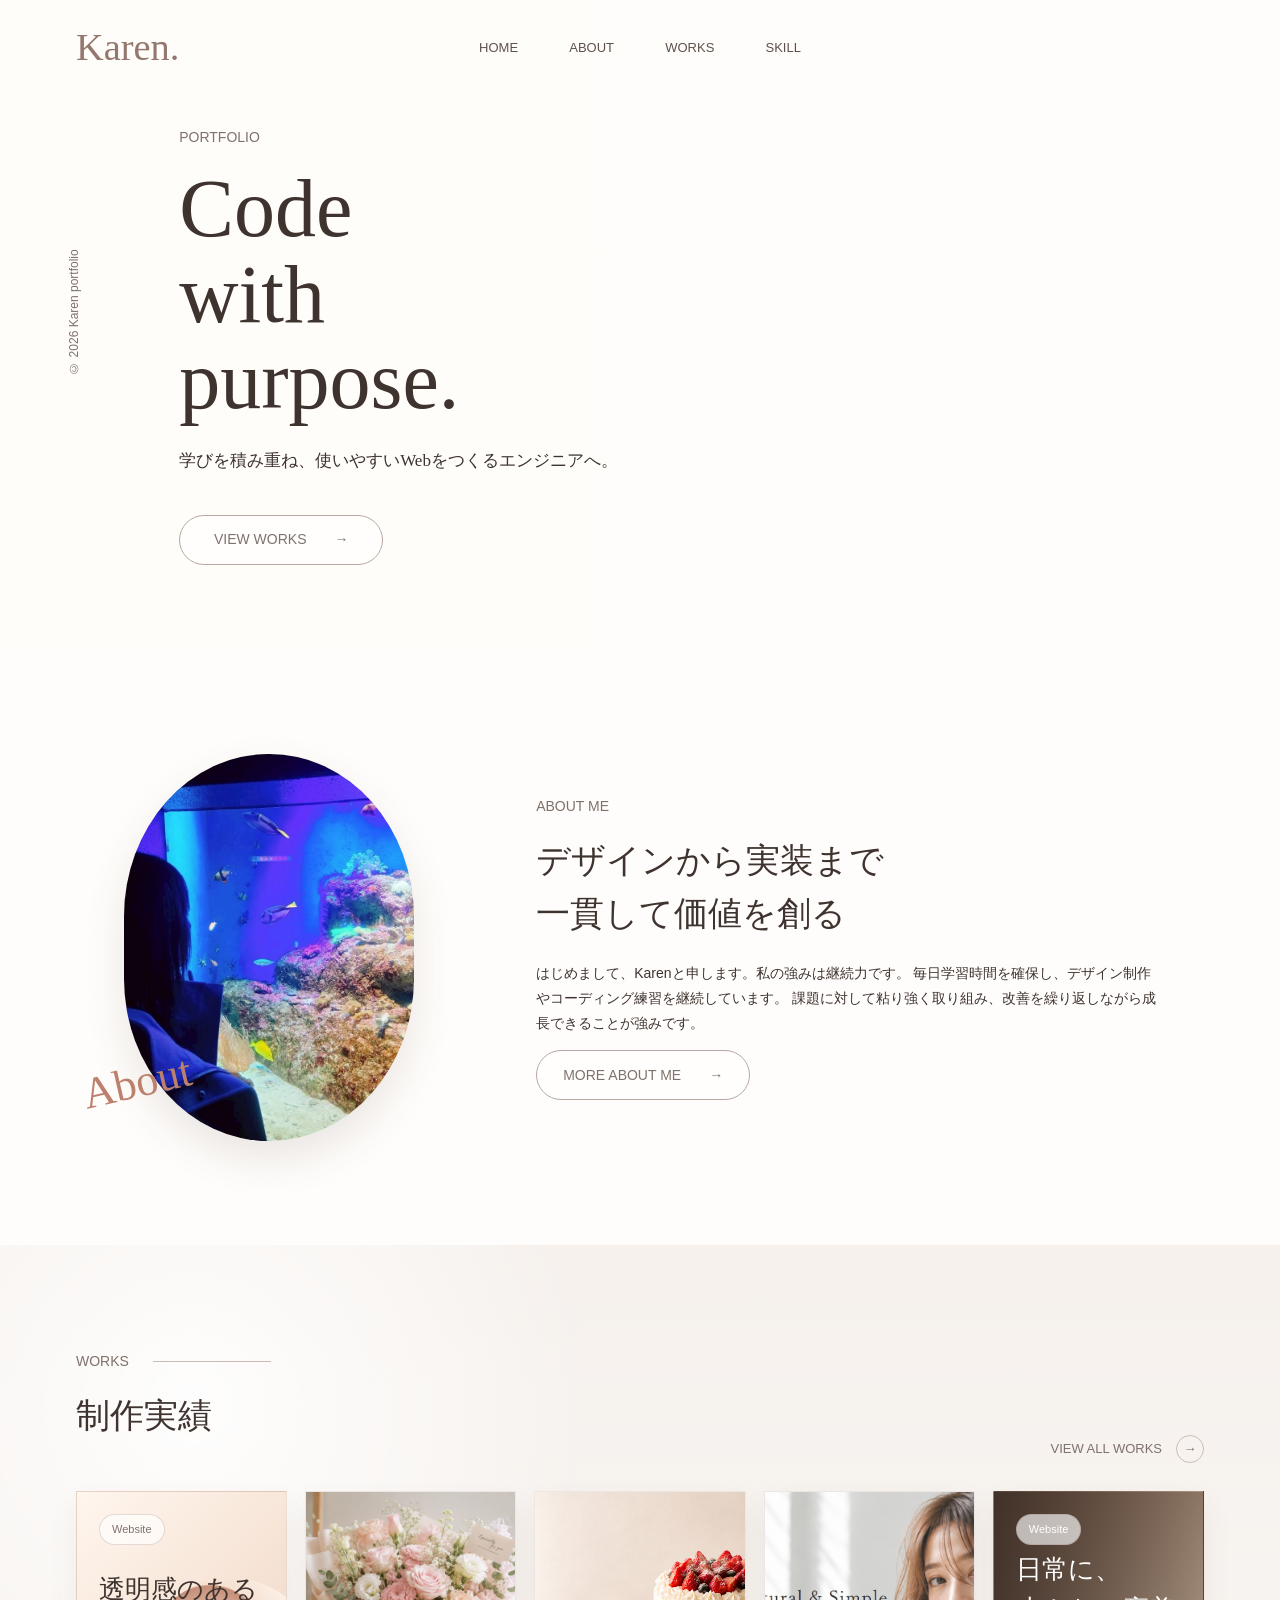
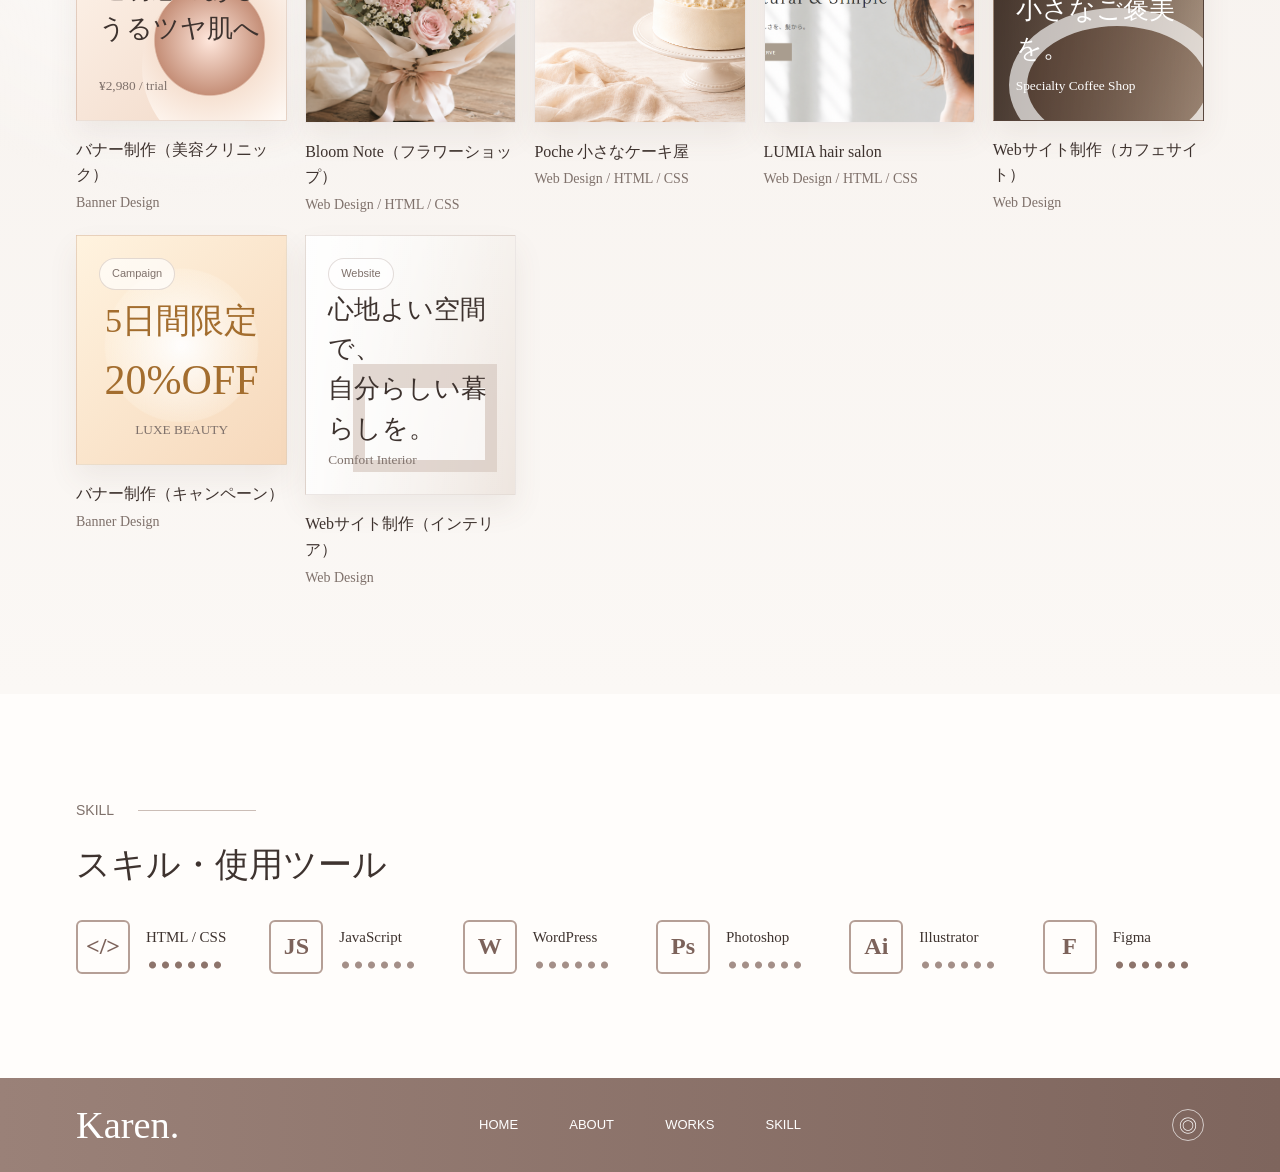
==== index.html @ dee04e21 "Add files via upload" ====
<!DOCTYPE html>
<html lang="ja">
<head>
  <meta charset="UTF-8">
  <meta name="viewport" content="width=device-width, initial-scale=1.0">
  <title>Karen Portfolio</title>
  <link rel="stylesheet" href="styles.css">
</head>
<body>
  <header class="site-header">
    <a class="logo" href="#top">Karen.</a>
    <nav class="nav" aria-label="Main navigation">
      <a href="#top">HOME</a>
      <a href="#about">ABOUT</a>
      <a href="#works">WORKS</a>
      <a href="#skill">SKILL</a>
    </nav>
  </header>

  <main id="top">
    <section class="hero" aria-label="Portfolio introduction">
      <p class="vertical-copy">© 2026 Karen portfolio</p>
      <div class="hero-content">
        <p class="section-kicker">PORTFOLIO</p>
        <h1>Code<br>with<br>purpose.</h1>
        <p class="hero-lead">学びを積み重ね、使いやすいWebをつくるエンジニアへ。</p>
        <a class="outline-button" href="#works">
          VIEW WORKS
          <span aria-hidden="true">→</span>
        </a>
      </div>
    </section>

    <section class="about section" id="about">
      <div class="about-photo-wrap">
        <img class="about-photo" src="images/profile-designer.jpg" alt="Web designer Karen profile portrait">
        <p class="script-label">About</p>
      </div>
      <div class="about-text">
        <p class="section-kicker">ABOUT ME</p>
        <h2>デザインから実装まで<br>一貫して価値を創る</h2>
        <p>
         はじめまして、Karenと申します。私の強みは継続力です。
         毎日学習時間を確保し、デザイン制作やコーディング練習を継続しています。
         課題に対して粘り強く取り組み、改善を繰り返しながら成長できることが強みです。
        </p>
        <a class="outline-button" href="#contact">
          MORE ABOUT ME
          <span aria-hidden="true">→</span>
        </a>
      </div>
    </section>

    <section class="works section band" id="works">
      <div class="section-heading">
        <div>
          <p class="section-kicker with-line">WORKS</p>
          <h2>制作実績</h2>
        </div>
        <a class="text-link" href="#works">VIEW ALL WORKS <span aria-hidden="true">→</span></a>
      </div>

      <div class="work-grid">
        <article class="work-card beauty">
          <div class="work-visual">
            <span class="tag">Website</span>
            <strong>透明感のある<br>うるツヤ肌へ</strong>
            <small>¥2,980 / trial</small>
          </div>
          <h3>バナー制作（美容クリニック）</h3>
          <p>Banner Design</p>
        </article>

        <article class="work-card bloom-note">
          <a class="work-link" href="../create%20HP/index.html#" target="_blank" rel="noopener">
            <div class="work-visual screenshot-visual">
              <img src="images/flower.PNG" alt="Bloom Noteトップページのスクリーンショット">
            </div>
            <h3>Bloom Note（フラワーショップ）</h3>
            <p>Web Design / HTML / CSS</p>
          </a>
        </article>

        <article class="work-card poche">
          <a class="work-link" href="../ケーキ屋/index.html" target="_blank" rel="noopener">
            <div class="work-visual screenshot-visual">
              <img src="images/ケーキ屋.PNG" alt="Poche 小さなケーキ屋トップページのスクリーンショット">
            </div>
            <h3>Poche 小さなケーキ屋</h3>
            <p>Web Design / HTML / CSS</p>
          </a>
        </article>

        <article class="work-card lumia">
          <a class="work-link" href="../美容室HP/index.html#menu" target="_blank" rel="noopener">
            <div class="work-visual screenshot-visual">
              <img src="images/美容室.PNG" alt="LUMIA hair salonトップページのスクリーンショット">
            </div>
            <h3>LUMIA hair salon</h3>
            <p>Web Design / HTML / CSS</p>
          </a>
        </article>

        <article class="work-card cafe">
          <div class="work-visual">
            <span class="tag">Website</span>
            <strong>日常に、<br>小さなご褒美を。</strong>
            <small>Specialty Coffee Shop</small>
          </div>
          <h3>Webサイト制作（カフェサイト）</h3>
          <p>Web Design</p>
        </article>

        <article class="work-card campaign">
          <div class="work-visual">
            <span class="tag">Campaign</span>
            <strong>5日間限定<br><span>20%OFF</span></strong>
            <small>LUXE BEAUTY</small>
          </div>
          <h3>バナー制作（キャンペーン）</h3>
          <p>Banner Design</p>
        </article>

        <article class="work-card interior">
          <div class="work-visual">
            <span class="tag">Website</span>
            <strong>心地よい空間で、<br>自分らしい暮らしを。</strong>
            <small>Comfort Interior</small>
          </div>
          <h3>Webサイト制作（インテリア）</h3>
          <p>Web Design</p>
        </article>
      </div>
    </section>

    <section class="skill section" id="skill">
      <p class="section-kicker with-line">SKILL</p>
      <h2>スキル・使用ツール</h2>
      <div class="skill-list">
        <div class="skill-item"><span>&lt;/&gt;</span><p>HTML / CSS</p><i style="--level: 5"></i></div>
        <div class="skill-item"><span>JS</span><p>JavaScript</p><i style="--level: 4"></i></div>
        <div class="skill-item"><span>W</span><p>WordPress</p><i style="--level: 4"></i></div>
        <div class="skill-item"><span>Ps</span><p>Photoshop</p><i style="--level: 4"></i></div>
        <div class="skill-item"><span>Ai</span><p>Illustrator</p><i style="--level: 4"></i></div>
        <div class="skill-item"><span>F</span><p>Figma</p><i style="--level: 5"></i></div>
      </div>
    </section>

  <footer class="footer">
    <a class="logo" href="#top">Karen.</a>
    <nav class="footer-nav" aria-label="Footer navigation">
      <a href="#top">HOME</a>
      <a href="#about">ABOUT</a>
      <a href="#works">WORKS</a>
      <a href="#skill">SKILL</a>
    </nav>
    <a class="instagram" href="#" aria-label="Instagram">◎</a>
  </footer>
</body>
</html>
---- styles.css ----
:root {
  --text: #3e332f;
  --muted: #7f716b;
  --line: #cbbdb6;
  --paper: #fffdfb;
  --soft: #f6f1ed;
  --accent: #94786f;
  --accent-dark: #7c625a;
  --shadow: 0 18px 40px rgba(77, 58, 50, 0.12);
}

* {
  box-sizing: border-box;
}

html {
  scroll-behavior: smooth;
}

body {
  margin: 0;
  color: var(--text);
  background: var(--paper);
  font-family: "Yu Gothic", "Hiragino Kaku Gothic ProN", Meiryo, sans-serif;
  line-height: 1.8;
}

img {
  display: block;
  max-width: 100%;
}

a {
  color: inherit;
  text-decoration: none;
}

.site-header {
  position: fixed;
  top: 0;
  left: 0;
  z-index: 10;
  width: 100%;
  display: grid;
  grid-template-columns: 1fr auto 1fr;
  align-items: center;
  gap: 32px;
  padding: 28px clamp(22px, 6vw, 76px);
  color: #5e514c;
}

.logo {
  width: max-content;
  font-family: "Segoe Script", "Brush Script MT", cursive;
  font-size: clamp(26px, 3vw, 40px);
  line-height: 1;
  color: var(--accent);
}

.nav,
.footer-nav {
  display: flex;
  align-items: center;
  gap: clamp(24px, 4vw, 54px);
  font-size: 13px;
  letter-spacing: 0;
}

.nav a,
.footer-nav a,
.text-link {
  transition: color 0.2s ease;
}

.nav a:hover,
.footer-nav a:hover,
.text-link:hover {
  color: var(--accent);
}

.header-button {
  justify-self: end;
  display: inline-flex;
  align-items: center;
  justify-content: center;
  gap: 10px;
  min-width: 158px;
  height: 42px;
  border-radius: 999px;
  color: #fff;
  background: linear-gradient(90deg, #9d8278, #81675f);
  font-size: 13px;
  box-shadow: 0 12px 28px rgba(93, 70, 60, 0.2);
}

.hero {
  position: relative;
  min-height: 650px;
  display: flex;
  align-items: center;
  padding: 120px clamp(24px, 14vw, 188px) 80px;
  background:
    linear-gradient(90deg, rgba(255, 253, 250, 0.98) 0%, rgba(255, 253, 250, 0.86) 32%, rgba(255, 253, 250, 0.36) 58%, rgba(255, 253, 250, 0.1) 100%),
    url("assets/hero-still-life.png") center right / cover no-repeat;
}

.vertical-copy {
  position: absolute;
  left: clamp(22px, 5vw, 72px);
  top: 48%;
  margin: 0;
  writing-mode: vertical-rl;
  transform: translateY(-50%) rotate(180deg);
  color: var(--muted);
  font-size: 12px;
}

.hero-content {
  max-width: 520px;
}

.section-kicker {
  margin: 0 0 16px;
  color: var(--muted);
  font-size: 14px;
  letter-spacing: 0;
}

.with-line {
  display: flex;
  align-items: center;
  gap: 24px;
}

.with-line::after {
  content: "";
  width: 118px;
  height: 1px;
  background: var(--line);
}

h1,
h2,
h3,
p {
  margin-top: 0;
}

h1,
h2 {
  font-family: "Yu Mincho", "Hiragino Mincho ProN", "Times New Roman", serif;
  font-weight: 400;
  letter-spacing: 0;
}

h1 {
  margin-bottom: 22px;
  font-size: clamp(52px, 8vw, 82px);
  line-height: 1.05;
}

h2 {
  margin-bottom: 20px;
  font-size: clamp(24px, 3vw, 34px);
  line-height: 1.55;
}

.hero-lead {
  margin-bottom: 38px;
  font-family: "Yu Mincho", "Hiragino Mincho ProN", serif;
  font-size: 17px;
}

.outline-button {
  display: inline-flex;
  align-items: center;
  justify-content: center;
  gap: 28px;
  min-width: 204px;
  min-height: 50px;
  padding: 0 26px;
  border: 1px solid #b8a8a1;
  border-radius: 999px;
  color: var(--muted);
  background: rgba(255, 255, 255, 0.45);
  font-size: 14px;
  transition: background 0.2s ease, color 0.2s ease, transform 0.2s ease;
}

.outline-button:hover {
  color: #fff;
  background: var(--accent);
  transform: translateY(-2px);
}

.section {
  padding: clamp(72px, 9vw, 104px) clamp(22px, 6vw, 76px);
}

.about {
  display: grid;
  grid-template-columns: minmax(220px, 330px) minmax(320px, 640px);
  justify-content: center;
  align-items: center;
  gap: clamp(48px, 8vw, 112px);
}

.about-photo-wrap {
  position: relative;
  width: min(100%, 290px);
  justify-self: center;
}

.about-photo {
  width: 100%;
  aspect-ratio: 3 / 4;
  object-fit: cover;
  border-radius: 50% / 42%;
  box-shadow: var(--shadow);
}

.script-label {
  position: absolute;
  left: -42px;
  bottom: 18px;
  margin: 0;
  color: #bd806d;
  font-family: "Segoe Script", "Brush Script MT", cursive;
  font-size: clamp(30px, 4vw, 44px);
  transform: rotate(-13deg);
}

.about-text p {
  max-width: 620px;
  font-size: 14px;
}

.band {
  background:
    radial-gradient(circle at 15% 15%, rgba(255, 255, 255, 0.9), transparent 28%),
    linear-gradient(180deg, #f6f1ed, #fbf8f5);
}

.section-heading {
  display: flex;
  align-items: end;
  justify-content: space-between;
  gap: 24px;
  margin-bottom: 28px;
}

.text-link {
  display: inline-flex;
  align-items: center;
  gap: 14px;
  color: var(--muted);
  font-size: 13px;
}

.text-link span {
  display: grid;
  place-items: center;
  width: 28px;
  height: 28px;
  border: 1px solid var(--line);
  border-radius: 50%;
}

.work-grid {
  display: grid;
  grid-template-columns: repeat(5, minmax(170px, 1fr));
  gap: 18px;
}

.work-link {
  display: block;
}

.work-link .work-visual {
  transition: transform 0.2s ease, box-shadow 0.2s ease;
}

.work-link:hover .work-visual,
.work-link:focus-visible .work-visual {
  transform: translateY(-4px);
  box-shadow: 0 18px 34px rgba(98, 76, 66, 0.12);
}

.work-link:focus-visible {
  outline: 2px solid var(--accent);
  outline-offset: 6px;
}

.work-card h3 {
  margin: 16px 0 2px;
  font-family: "Yu Mincho", "Hiragino Mincho ProN", serif;
  font-size: 16px;
  font-weight: 400;
  line-height: 1.6;
}

.work-card p {
  margin: 0;
  color: var(--muted);
  font-family: "Times New Roman", serif;
  font-size: 14px;
}

.work-visual {
  position: relative;
  min-height: 230px;
  display: flex;
  flex-direction: column;
  justify-content: space-between;
  overflow: hidden;
  padding: 22px;
  border: 1px solid rgba(152, 125, 114, 0.18);
  background: #fff;
  box-shadow: 0 14px 28px rgba(98, 76, 66, 0.08);
}

.screenshot-visual {
  padding: 0;
  background: #fff;
}

.screenshot-visual img {
  width: 100%;
  height: 100%;
  min-height: 230px;
  display: block;
  object-fit: cover;
  object-position: center;
}

.work-visual::before,
.work-visual::after {
  content: "";
  position: absolute;
  inset: auto;
  pointer-events: none;
}

.work-visual strong,
.work-visual small,
.work-visual .tag {
  position: relative;
  z-index: 1;
}

.work-visual strong {
  font-family: "Yu Mincho", "Hiragino Mincho ProN", serif;
  font-size: clamp(20px, 2vw, 28px);
  font-weight: 400;
  line-height: 1.55;
}

.work-visual small {
  color: var(--muted);
  font-family: "Times New Roman", serif;
}

.tag {
  width: max-content;
  padding: 5px 12px;
  border: 1px solid rgba(130, 103, 94, 0.22);
  border-radius: 999px;
  color: var(--muted);
  background: rgba(255, 255, 255, 0.65);
  font-size: 11px;
}

.beauty .work-visual {
  background: linear-gradient(135deg, #fff6ee, #f0d6c4);
}

.beauty .work-visual::before {
  right: -34px;
  bottom: -36px;
  width: 178px;
  height: 178px;
  border-radius: 50%;
  background: radial-gradient(circle at 38% 35%, #ffe7dc, #c58f78 34%, #f6e1d2 35%, #fff9f4 66%);
}

.flower .work-visual {
  background: linear-gradient(135deg, #fffdf8, #f2e5dd);
}

.flower .work-visual::before {
  right: 18px;
  bottom: 24px;
  width: 138px;
  height: 138px;
  border-radius: 48% 52% 44% 56%;
  background:
    radial-gradient(circle at 25% 36%, #e9858b 0 10px, transparent 11px),
    radial-gradient(circle at 56% 24%, #f0bf77 0 12px, transparent 13px),
    radial-gradient(circle at 64% 58%, #f1a0a7 0 13px, transparent 14px),
    radial-gradient(circle at 38% 68%, #fff1c7 0 12px, transparent 13px),
    linear-gradient(120deg, transparent 50%, rgba(116, 142, 88, 0.45) 51% 53%, transparent 54%);
  opacity: 0.95;
}

.cafe .work-visual {
  color: #fff;
  background:
    linear-gradient(90deg, rgba(51, 39, 33, 0.82), rgba(51, 39, 33, 0.25)),
    linear-gradient(135deg, #83624d, #d9c4ae);
}

.cafe .tag,
.cafe small {
  color: #fff;
}

.cafe .work-visual::before {
  right: -22px;
  bottom: -42px;
  width: 180px;
  height: 118px;
  border-radius: 50%;
  border: 18px solid rgba(255, 255, 255, 0.65);
  box-shadow: inset 0 0 0 999px rgba(83, 52, 35, 0.24);
}

.campaign .work-visual {
  text-align: center;
  background:
    radial-gradient(circle at 50% 48%, rgba(255, 255, 255, 0.95), rgba(255, 249, 238, 0.25) 48%, transparent 49%),
    linear-gradient(135deg, #fff3df, #f6d8bb);
}

.campaign .work-visual strong {
  color: #a36d2e;
  font-size: 34px;
}

.campaign .work-visual strong span {
  font-size: 42px;
}

.interior .work-visual {
  background:
    linear-gradient(90deg, rgba(255, 255, 255, 0.93), rgba(255, 255, 255, 0.5)),
    linear-gradient(135deg, #f9f7f2, #dccbbe);
}

.interior .work-visual::before {
  right: 18px;
  bottom: 22px;
  width: 120px;
  height: 72px;
  border: 12px solid rgba(168, 136, 118, 0.32);
  border-top-width: 24px;
  background: rgba(255, 255, 255, 0.56);
}

.skill h2 {
  margin-bottom: 28px;
}

.skill-list {
  display: grid;
  grid-template-columns: repeat(6, minmax(120px, 1fr));
  gap: 32px;
}

.skill-item {
  display: grid;
  grid-template-columns: 54px 1fr;
  grid-template-rows: auto auto;
  align-items: center;
  column-gap: 16px;
}

.skill-item span {
  grid-row: span 2;
  display: grid;
  place-items: center;
  width: 54px;
  height: 54px;
  border: 2px solid #b59f96;
  border-radius: 6px;
  color: var(--accent-dark);
  font-family: Georgia, serif;
  font-size: 24px;
  font-weight: 700;
}

.skill-item p {
  margin: 0;
  font-family: Georgia, "Yu Mincho", serif;
  font-size: 15px;
}

.skill-item i {
  --dot: #8d746b;
  display: block;
  width: 78px;
  height: 8px;
  background:
    radial-gradient(circle, var(--dot) 0 3px, transparent 4px) 0 0 / 13px 8px repeat-x;
  opacity: calc(var(--level) / 5);
}

.contact {
  min-height: 250px;
  display: grid;
  place-items: center;
  padding: 54px 24px;
  text-align: center;
  background:
    linear-gradient(90deg, rgba(255, 253, 250, 0.42), rgba(255, 253, 250, 0.96) 34%, rgba(255, 253, 250, 1)),
    url("assets/hero-still-life.png") left center / cover no-repeat;
}

.contact h2 {
  margin-bottom: 8px;
}

.contact p:not(.section-kicker) {
  color: var(--muted);
  font-size: 14px;
}

.footer {
  display: grid;
  grid-template-columns: 1fr auto 1fr;
  align-items: center;
  gap: 24px;
  padding: 28px clamp(22px, 6vw, 76px);
  color: #fff;
  background: linear-gradient(90deg, #9a8178, #7e655d);
}

.footer .logo {
  color: #fff;
}

.instagram {
  justify-self: end;
  display: grid;
  place-items: center;
  width: 32px;
  height: 32px;
  border: 1px solid rgba(255, 255, 255, 0.65);
  border-radius: 50%;
  font-size: 18px;
}

@media (max-width: 1040px) {
  .site-header {
    grid-template-columns: auto 1fr;
  }

  .nav {
    justify-content: end;
    gap: 22px;
  }

  .header-button {
    display: none;
  }

  .work-grid {
    grid-template-columns: repeat(2, minmax(220px, 1fr));
  }

  .skill-list {
    grid-template-columns: repeat(3, minmax(160px, 1fr));
  }
}

@media (max-width: 760px) {
  .site-header {
    position: absolute;
    grid-template-columns: 1fr;
    gap: 18px;
    padding: 22px;
  }

  .nav {
    justify-content: start;
    overflow-x: auto;
    width: 100%;
    padding-bottom: 4px;
    gap: 20px;
    font-size: 12px;
  }

  .hero {
    min-height: 620px;
    align-items: end;
    padding: 160px 22px 62px;
    background:
      linear-gradient(180deg, rgba(255, 253, 250, 0.7), rgba(255, 253, 250, 0.96) 62%),
      url("assets/hero-still-life.png") center top / cover no-repeat;
  }

  .vertical-copy {
    display: none;
  }

  h1 {
    font-size: 52px;
  }

  .section {
    padding: 64px 22px;
  }

  .about {
    grid-template-columns: 1fr;
    gap: 42px;
  }

  .about-photo-wrap {
    width: min(74vw, 270px);
  }

  .script-label {
    left: -20px;
  }

  .section-heading {
    align-items: start;
    flex-direction: column;
  }

  .work-grid,
  .skill-list {
    grid-template-columns: 1fr;
  }

  .work-visual {
    min-height: 210px;
  }

  .skill-list {
    gap: 22px;
  }

  .footer {
    grid-template-columns: 1fr;
    justify-items: start;
  }

  .footer-nav {
    flex-wrap: wrap;
    gap: 16px 24px;
  }

  .instagram {
    justify-self: start;
  }
}
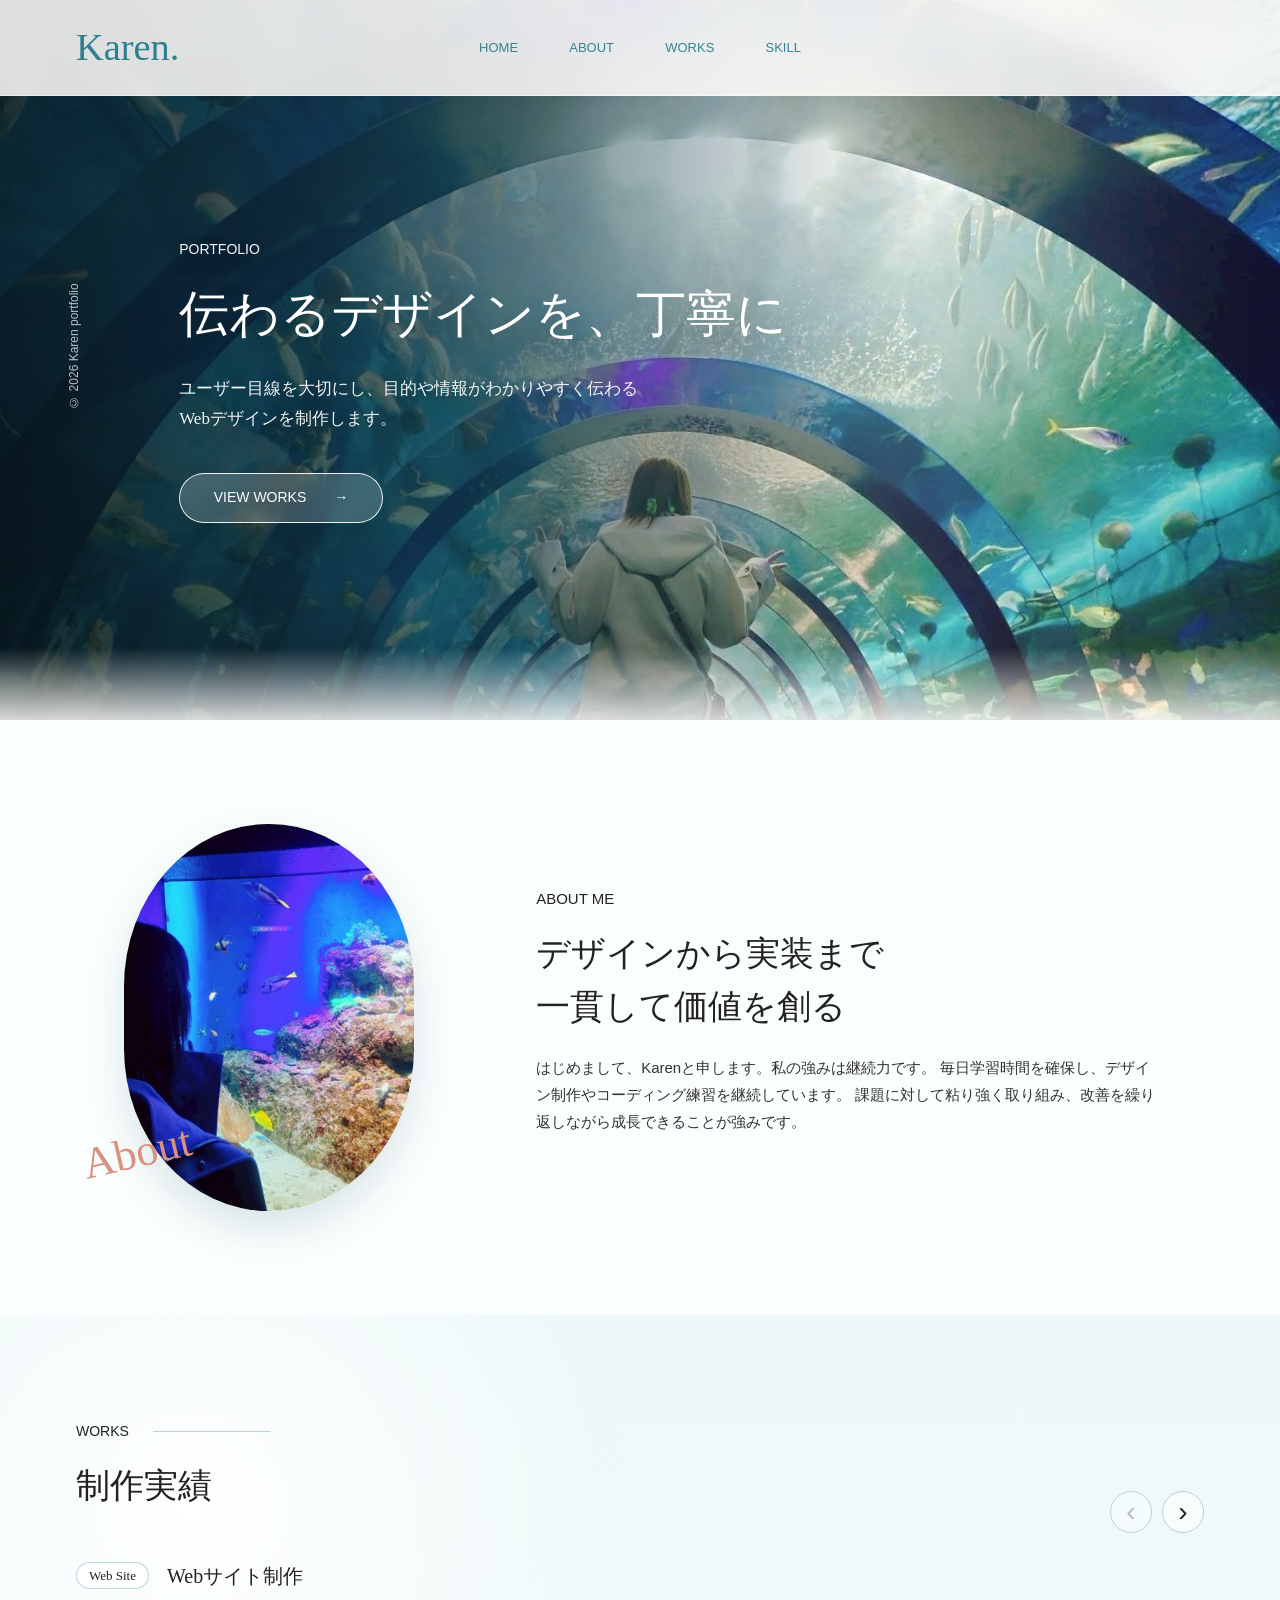
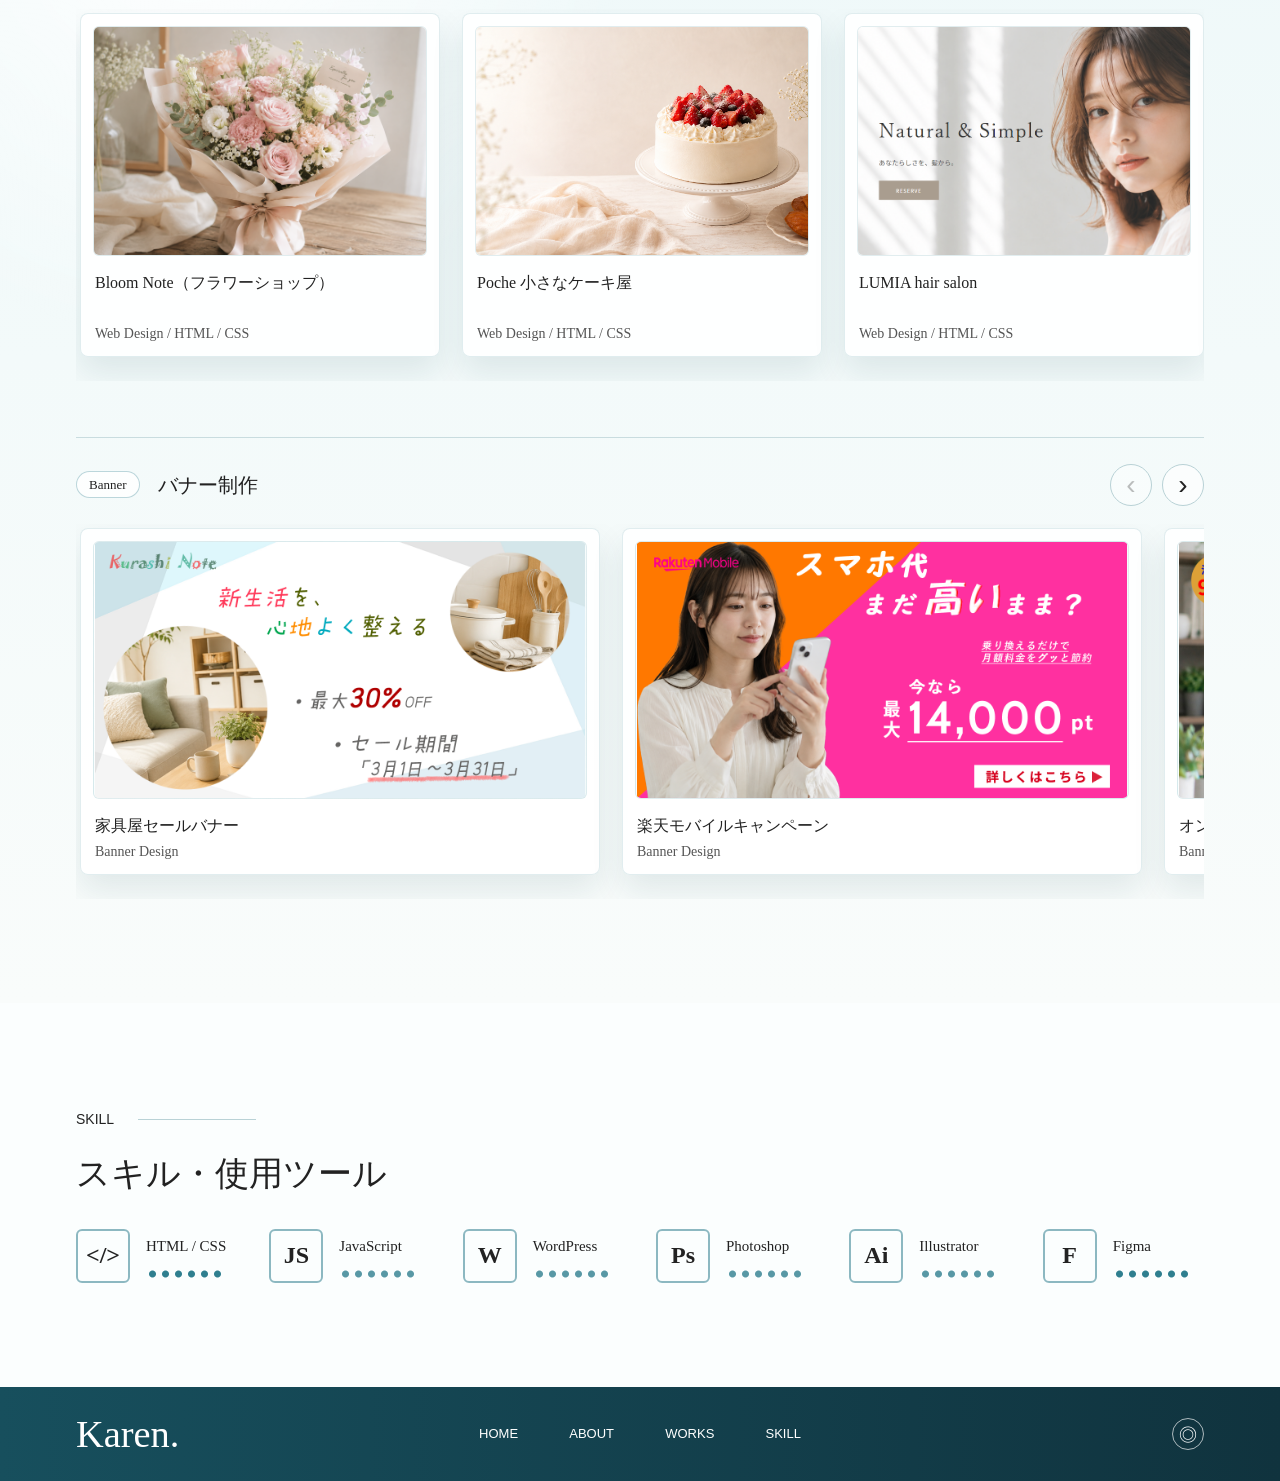
==== commit 8c9bf97b: "Add files via upload" ====
--- a/index.html
+++ b/index.html
@@ -5,6 +5,7 @@
   <meta name="viewport" content="width=device-width, initial-scale=1.0">
   <title>Karen Portfolio</title>
   <link rel="stylesheet" href="styles.css">
+  <script src="script.js" defer></script>
 </head>
 <body>
   <header class="site-header">
@@ -22,8 +23,8 @@
       <p class="vertical-copy">© 2026 Karen portfolio</p>
       <div class="hero-content">
         <p class="section-kicker">PORTFOLIO</p>
-        <h1>Code<br>with<br>purpose.</h1>
-        <p class="hero-lead">学びを積み重ね、使いやすいWebをつくるエンジニアへ。</p>
+        <h1>伝わるデザインを、丁寧に</h1>
+        <p class="hero-lead">ユーザー目線を大切にし、目的や情報がわかりやすく伝わる<br>Webデザインを制作します。</p>
         <a class="outline-button" href="#works">
           VIEW WORKS
           <span aria-hidden="true">→</span>
@@ -44,10 +45,6 @@
          毎日学習時間を確保し、デザイン制作やコーディング練習を継続しています。
          課題に対して粘り強く取り組み、改善を繰り返しながら成長できることが強みです。
         </p>
-        <a class="outline-button" href="#contact">
-          MORE ABOUT ME
-          <span aria-hidden="true">→</span>
-        </a>
       </div>
     </section>
 
@@ -57,78 +54,143 @@
           <p class="section-kicker with-line">WORKS</p>
           <h2>制作実績</h2>
         </div>
-        <a class="text-link" href="#works">VIEW ALL WORKS <span aria-hidden="true">→</span></a>
-      </div>
-
-      <div class="work-grid">
-        <article class="work-card beauty">
-          <div class="work-visual">
-            <span class="tag">Website</span>
-            <strong>透明感のある<br>うるツヤ肌へ</strong>
-            <small>¥2,980 / trial</small>
-          </div>
-          <h3>バナー制作（美容クリニック）</h3>
-          <p>Banner Design</p>
-        </article>
-
-        <article class="work-card bloom-note">
-          <a class="work-link" href="../create%20HP/index.html#" target="_blank" rel="noopener">
-            <div class="work-visual screenshot-visual">
-              <img src="images/flower.PNG" alt="Bloom Noteトップページのスクリーンショット">
-            </div>
-            <h3>Bloom Note（フラワーショップ）</h3>
-            <p>Web Design / HTML / CSS</p>
-          </a>
-        </article>
-
-        <article class="work-card poche">
-          <a class="work-link" href="../ケーキ屋/index.html" target="_blank" rel="noopener">
-            <div class="work-visual screenshot-visual">
-              <img src="images/ケーキ屋.PNG" alt="Poche 小さなケーキ屋トップページのスクリーンショット">
-            </div>
-            <h3>Poche 小さなケーキ屋</h3>
-            <p>Web Design / HTML / CSS</p>
-          </a>
-        </article>
-
-        <article class="work-card lumia">
-          <a class="work-link" href="../美容室HP/index.html#menu" target="_blank" rel="noopener">
-            <div class="work-visual screenshot-visual">
-              <img src="images/美容室.PNG" alt="LUMIA hair salonトップページのスクリーンショット">
-            </div>
-            <h3>LUMIA hair salon</h3>
-            <p>Web Design / HTML / CSS</p>
-          </a>
-        </article>
-
-        <article class="work-card cafe">
-          <div class="work-visual">
-            <span class="tag">Website</span>
-            <strong>日常に、<br>小さなご褒美を。</strong>
-            <small>Specialty Coffee Shop</small>
-          </div>
-          <h3>Webサイト制作（カフェサイト）</h3>
-          <p>Web Design</p>
-        </article>
-
-        <article class="work-card campaign">
-          <div class="work-visual">
-            <span class="tag">Campaign</span>
-            <strong>5日間限定<br><span>20%OFF</span></strong>
-            <small>LUXE BEAUTY</small>
-          </div>
-          <h3>バナー制作（キャンペーン）</h3>
-          <p>Banner Design</p>
-        </article>
-
-        <article class="work-card interior">
-          <div class="work-visual">
-            <span class="tag">Website</span>
-            <strong>心地よい空間で、<br>自分らしい暮らしを。</strong>
-            <small>Comfort Interior</small>
-          </div>
-          <h3>Webサイト制作（インテリア）</h3>
-          <p>Web Design</p>
+
+        <div class="work-controls" aria-label="Works slider controls">
+          <button class="work-control work-control-prev" type="button" aria-label="Previous work">
+            <span aria-hidden="true">&lsaquo;</span>
+          </button>
+          <button class="work-control work-control-next" type="button" aria-label="Next work">
+            <span aria-hidden="true">&rsaquo;</span>
+          </button>
+        </div>
+      </div>
+
+      <div class="works-category">
+        <p class="category-label">Web Site</p>
+        <h3>Webサイト制作</h3>
+      </div>
+
+      <div class="work-grid" tabindex="0" aria-label="Works slider">
+      
+        <article class="work-card bloom-note">
+          <a class="work-link" href="../create%20HP/index.html#" target="_blank" rel="noopener">
+            <div class="work-visual screenshot-visual">
+              <img src="images/flower.PNG" alt="Bloom Noteトップページのスクリーンショット">
+            </div>
+            <h3>Bloom Note（フラワーショップ）</h3>
+            <p>Web Design / HTML / CSS</p>
+          </a>
+        </article>
+
+        <article class="work-card poche">
+          <a class="work-link" href="../ケーキ屋/index.html" target="_blank" rel="noopener">
+            <div class="work-visual screenshot-visual">
+              <img src="images/ケーキ屋.PNG" alt="Poche 小さなケーキ屋トップページのスクリーンショット">
+            </div>
+            <h3>Poche 小さなケーキ屋</h3>
+            <p>Web Design / HTML / CSS</p>
+          </a>
+        </article>
+
+        <article class="work-card lumia">
+          <a class="work-link" href="../美容室HP/index.html#menu" target="_blank" rel="noopener">
+            <div class="work-visual screenshot-visual">
+              <img src="images/美容室.PNG" alt="LUMIA hair salonトップページのスクリーンショット">
+            </div>
+            <h3>LUMIA hair salon</h3>
+            <p>Web Design / HTML / CSS</p>
+          </a>
+        </article>
+
+        <article class="work-card yunagi">
+          <a class="work-link" href="../酒場%20夕凪/index.html" target="_blank" rel="noopener">
+            <div class="work-visual screenshot-visual">
+              <img src="images/sakaba-yunagi.png" alt="酒場 夕凪トップページのスクリーンショット">
+            </div>
+            <h3>酒場 夕凪</h3>
+            <p>Web Design / HTML / CSS</p>
+          </a>
+        </article>
+
+        <article class="work-card hidamari-fit">
+          <a class="work-link" href="../スポーツ/index.html#features" target="_blank" rel="noopener">
+            <div class="work-visual screenshot-visual">
+              <img src="images/hidamari-fit.png" alt="ひだまりフィットトップページのスクリーンショット">
+            </div>
+            <h3>ひだまりフィット</h3>
+            <p>Web Design / HTML / CSS</p>
+          </a>
+        </article>
+      </div>
+
+      <div class="works-category banner-category">
+        <p class="category-label">Banner</p>
+        <h3>バナー制作</h3>
+        <div class="work-controls banner-controls" aria-label="Banner slider controls">
+          <button class="work-control banner-control-prev" type="button" aria-label="Previous banner">
+            <span aria-hidden="true">&lsaquo;</span>
+          </button>
+          <button class="work-control banner-control-next" type="button" aria-label="Next banner">
+            <span aria-hidden="true">&rsaquo;</span>
+          </button>
+        </div>
+      </div>
+
+      <div class="banner-grid" tabindex="0" aria-label="Banner works slider">
+        <article class="banner-card">
+          <div class="banner-visual">
+            <img src="images/banner-furniture.png" alt="家具屋セールバナー">
+          </div>
+          <h3>家具屋セールバナー</h3>
+          <p>Banner Design</p>
+        </article>
+
+        <article class="banner-card">
+          <div class="banner-visual">
+            <img src="images/banner-rakuten-mobile.png" alt="楽天モバイルキャンペーンバナー">
+          </div>
+          <h3>楽天モバイルキャンペーン</h3>
+          <p>Banner Design</p>
+        </article>
+
+        <article class="banner-card">
+          <div class="banner-visual">
+            <img src="images/banner-online-school.png" alt="オンラインスクール無料体験バナー">
+          </div>
+          <h3>オンラインスクール</h3>
+          <p>Banner Design</p>
+        </article>
+
+        <article class="banner-card">
+          <div class="banner-visual">
+            <img src="images/banner-summer-sale.png" alt="サマーセールバナー">
+          </div>
+          <h3>サマーセール</h3>
+          <p>Banner Design</p>
+        </article>
+
+        <article class="banner-card">
+          <div class="banner-visual">
+            <img src="images/banner-travel.png" alt="沖縄旅行キャンペーンバナー">
+          </div>
+          <h3>旅行会社キャンペーン</h3>
+          <p>Banner Design</p>
+        </article>
+
+        <article class="banner-card square-banner">
+          <div class="banner-visual">
+            <img src="images/banner-new-product.png" alt="いちごミルクラテ新商品バナー">
+          </div>
+          <h3>新商品バナー</h3>
+          <p>Banner Design</p>
+        </article>
+
+        <article class="banner-card">
+          <div class="banner-visual">
+            <img src="images/banner-diet.png" alt="ダイエット食品バナー">
+          </div>
+          <h3>ダイエット食品バナー</h3>
+          <p>Banner Design</p>
         </article>
       </div>
     </section>
--- a/styles.css
+++ b/styles.css
@@ -1,13 +1,15 @@
 :root {
-  --text: #3e332f;
-  --muted: #7f716b;
-  --line: #cbbdb6;
-  --paper: #fffdfb;
-  --soft: #f6f1ed;
-  --accent: #94786f;
-  --accent-dark: #7c625a;
-  --shadow: 0 18px 40px rgba(77, 58, 50, 0.12);
-}
+  --text: #222222;
+  --muted: #333333;
+  --line: #b9d2d6;
+  --paper: #fbfefe;
+  --soft: #edf8f9;
+  --accent: #d89280;
+  --accent-dark: #2f7f8f;
+  --ocean: #2f7f8f;
+  --ocean-dark: #173f4a;
+  --shadow: 0 18px 40px rgba(17, 70, 82, 0.14);
+}
 
 * {
   box-sizing: border-box;
@@ -15,6 +17,7 @@
 
 html {
   scroll-behavior: smooth;
+  scroll-padding-top: 104px;
 }
 
 body {
@@ -35,27 +38,33 @@
   text-decoration: none;
 }
 
-.site-header {
+.site-header {
   position: fixed;
   top: 0;
   left: 0;
   z-index: 10;
   width: 100%;
+  min-height: 96px;
   display: grid;
   grid-template-columns: 1fr auto 1fr;
   align-items: center;
-  gap: 32px;
-  padding: 28px clamp(22px, 6vw, 76px);
-  color: #5e514c;
-}
-
-.logo {
-  width: max-content;
-  font-family: "Segoe Script", "Brush Script MT", cursive;
-  font-size: clamp(26px, 3vw, 40px);
-  line-height: 1;
-  color: var(--accent);
-}
+  gap: 32px;
+  padding: 28px clamp(22px, 6vw, 76px);
+  color: rgba(47, 127, 143, 0.96);
+  border-bottom: 1px solid rgba(255, 255, 255, 0.42);
+  background: rgba(255, 253, 251, 0.86);
+  box-shadow: 0 12px 34px rgba(22, 55, 62, 0.12);
+  backdrop-filter: blur(18px);
+  -webkit-backdrop-filter: blur(18px);
+}
+
+.logo {
+  width: max-content;
+  font-family: "Segoe Script", "Brush Script MT", cursive;
+  font-size: clamp(26px, 3vw, 40px);
+  line-height: 1;
+  color: var(--ocean);
+}
 
 .nav,
 .footer-nav {
@@ -72,11 +81,15 @@
   transition: color 0.2s ease;
 }
 
-.nav a:hover,
-.footer-nav a:hover,
-.text-link:hover {
-  color: var(--accent);
-}
+.nav a:hover,
+.footer-nav a:hover,
+.text-link:hover {
+  color: #111111;
+}
+
+.site-header .nav a:hover {
+  color: var(--ocean-dark);
+}
 
 .header-button {
   justify-self: end;
@@ -87,44 +100,71 @@
   min-width: 158px;
   height: 42px;
   border-radius: 999px;
-  color: #fff;
-  background: linear-gradient(90deg, #9d8278, #81675f);
-  font-size: 13px;
-  box-shadow: 0 12px 28px rgba(93, 70, 60, 0.2);
-}
-
-.hero {
-  position: relative;
-  min-height: 650px;
-  display: flex;
-  align-items: center;
-  padding: 120px clamp(24px, 14vw, 188px) 80px;
-  background:
-    linear-gradient(90deg, rgba(255, 253, 250, 0.98) 0%, rgba(255, 253, 250, 0.86) 32%, rgba(255, 253, 250, 0.36) 58%, rgba(255, 253, 250, 0.1) 100%),
-    url("assets/hero-still-life.png") center right / cover no-repeat;
-}
-
-.vertical-copy {
+  color: #fff;
+  background: linear-gradient(90deg, var(--ocean), var(--ocean-dark));
+  font-size: 13px;
+  box-shadow: 0 12px 28px rgba(24, 91, 104, 0.2);
+}
+
+.hero {
+  position: relative;
+  min-height: 720px;
+  display: flex;
+  align-items: center;
+  padding: 120px clamp(24px, 14vw, 188px) 80px;
+  background:
+    linear-gradient(90deg, rgba(7, 24, 32, 0.86) 0%, rgba(18, 65, 78, 0.62) 40%, rgba(255, 253, 250, 0.12) 70%, rgba(255, 253, 250, 0.02) 100%),
+    url("images/hero-aquarium.png") center 58% / 112% auto no-repeat;
+}
+
+.hero::after {
+  content: "";
+  position: absolute;
+  right: 0;
+  bottom: 0;
+  left: 0;
+  height: 72px;
+  background: linear-gradient(180deg, transparent, rgba(255, 253, 251, 0.82));
+  pointer-events: none;
+}
+
+.vertical-copy {
   position: absolute;
   left: clamp(22px, 5vw, 72px);
   top: 48%;
   margin: 0;
   writing-mode: vertical-rl;
   transform: translateY(-50%) rotate(180deg);
-  color: var(--muted);
-  font-size: 12px;
-}
-
-.hero-content {
-  max-width: 520px;
-}
-
-.section-kicker {
-  margin: 0 0 16px;
-  color: var(--muted);
-  font-size: 14px;
-  letter-spacing: 0;
-}
+  color: rgba(255, 255, 255, 0.72);
+  font-size: 12px;
+}
+
+.hero-content {
+  position: relative;
+  z-index: 1;
+  max-width: 680px;
+}
+
+.hero .section-kicker {
+  color: rgba(255, 255, 255, 0.96);
+  text-shadow: 0 8px 20px rgba(0, 18, 24, 0.34);
+}
+
+.hero h1 {
+  max-width: 660px;
+  margin-bottom: 24px;
+  color: #fff;
+  font-size: clamp(34px, 4.4vw, 50px);
+  line-height: 1.42;
+  text-shadow: 0 18px 36px rgba(0, 18, 26, 0.42);
+}
+
+.section-kicker {
+  margin: 0 0 16px;
+  color: #222222;
+  font-size: 14px;
+  letter-spacing: 0;
+}
 
 .with-line {
   display: flex;
@@ -165,13 +205,30 @@
   line-height: 1.55;
 }
 
-.hero-lead {
-  margin-bottom: 38px;
-  font-family: "Yu Mincho", "Hiragino Mincho ProN", serif;
-  font-size: 17px;
-}
-
-.outline-button {
+.hero-lead {
+  margin-bottom: 38px;
+  color: rgba(255, 255, 255, 0.94);
+  font-family: "Yu Mincho", "Hiragino Mincho ProN", serif;
+  font-size: 17px;
+  text-shadow: 0 10px 24px rgba(0, 18, 24, 0.38);
+}
+
+.hero .outline-button {
+  border-color: rgba(255, 255, 255, 0.9);
+  color: #fff;
+  background: rgba(255, 255, 255, 0.18);
+  box-shadow: 0 18px 42px rgba(0, 26, 36, 0.22);
+  text-shadow: 0 6px 16px rgba(0, 18, 24, 0.26);
+  backdrop-filter: blur(12px);
+  -webkit-backdrop-filter: blur(12px);
+}
+
+.hero .outline-button:hover {
+  color: #222222;
+  background: rgba(255, 255, 255, 0.9);
+}
+
+.outline-button {
   display: inline-flex;
   align-items: center;
   justify-content: center;
@@ -179,7 +236,7 @@
   min-width: 204px;
   min-height: 50px;
   padding: 0 26px;
-  border: 1px solid #b8a8a1;
+  border: 1px solid rgba(47, 127, 143, 0.34);
   border-radius: 999px;
   color: var(--muted);
   background: rgba(255, 255, 255, 0.45);
@@ -187,9 +244,9 @@
   transition: background 0.2s ease, color 0.2s ease, transform 0.2s ease;
 }
 
-.outline-button:hover {
-  color: #fff;
-  background: var(--accent);
+.outline-button:hover {
+  color: #fff;
+  background: var(--ocean);
   transform: translateY(-2px);
 }
 
@@ -219,26 +276,31 @@
   box-shadow: var(--shadow);
 }
 
-.script-label {
+.script-label {
   position: absolute;
   left: -42px;
   bottom: 18px;
   margin: 0;
-  color: #bd806d;
+  color: var(--accent);
   font-family: "Segoe Script", "Brush Script MT", cursive;
   font-size: clamp(30px, 4vw, 44px);
   transform: rotate(-13deg);
 }
 
-.about-text p {
-  max-width: 620px;
-  font-size: 14px;
-}
-
-.band {
-  background:
-    radial-gradient(circle at 15% 15%, rgba(255, 255, 255, 0.9), transparent 28%),
-    linear-gradient(180deg, #f6f1ed, #fbf8f5);
+.about-text p {
+  max-width: 620px;
+  color: #333333;
+  font-size: 15px;
+}
+
+.about-text p.section-kicker {
+  color: #222222;
+}
+
+.band {
+  background:
+    radial-gradient(circle at 15% 15%, rgba(255, 255, 255, 0.96), transparent 28%),
+    linear-gradient(180deg, #edf8f9, #f9fcfb);
 }
 
 .section-heading {
@@ -249,93 +311,273 @@
   margin-bottom: 28px;
 }
 
-.text-link {
-  display: inline-flex;
+.work-controls {
+  display: flex;
   align-items: center;
-  gap: 14px;
-  color: var(--muted);
-  font-size: 13px;
-}
-
-.text-link span {
+  gap: 10px;
+}
+
+.work-control {
   display: grid;
   place-items: center;
-  width: 28px;
-  height: 28px;
+  width: 42px;
+  height: 42px;
   border: 1px solid var(--line);
   border-radius: 50%;
-}
-
-.work-grid {
-  display: grid;
-  grid-template-columns: repeat(5, minmax(170px, 1fr));
-  gap: 18px;
-}
-
-.work-link {
-  display: block;
-}
-
-.work-link .work-visual {
-  transition: transform 0.2s ease, box-shadow 0.2s ease;
-}
-
-.work-link:hover .work-visual,
-.work-link:focus-visible .work-visual {
-  transform: translateY(-4px);
-  box-shadow: 0 18px 34px rgba(98, 76, 66, 0.12);
-}
-
-.work-link:focus-visible {
-  outline: 2px solid var(--accent);
-  outline-offset: 6px;
-}
-
-.work-card h3 {
-  margin: 16px 0 2px;
-  font-family: "Yu Mincho", "Hiragino Mincho ProN", serif;
-  font-size: 16px;
-  font-weight: 400;
-  line-height: 1.6;
-}
-
-.work-card p {
-  margin: 0;
-  color: var(--muted);
-  font-family: "Times New Roman", serif;
-  font-size: 14px;
-}
-
-.work-visual {
-  position: relative;
-  min-height: 230px;
-  display: flex;
-  flex-direction: column;
-  justify-content: space-between;
-  overflow: hidden;
-  padding: 22px;
-  border: 1px solid rgba(152, 125, 114, 0.18);
-  background: #fff;
-  box-shadow: 0 14px 28px rgba(98, 76, 66, 0.08);
-}
+  color: #222222;
+  background: rgba(255, 255, 255, 0.65);
+  cursor: pointer;
+  font-size: 28px;
+  line-height: 1;
+  transition: background 0.2s ease, color 0.2s ease, transform 0.2s ease;
+}
+
+.work-control:hover,
+.work-control:focus-visible {
+  color: #fff;
+  background: var(--ocean);
+  transform: translateY(-2px);
+}
+
+.work-control:focus-visible {
+  outline: 2px solid var(--ocean-dark);
+  outline-offset: 3px;
+}
+
+.work-control:disabled {
+  color: rgba(85, 85, 85, 0.38);
+  background: rgba(255, 255, 255, 0.36);
+  cursor: default;
+  transform: none;
+}
+
+.text-link {
+  display: inline-flex;
+  align-items: center;
+  gap: 14px;
+  color: #333333;
+  font-size: 13px;
+}
+
+.text-link span {
+  display: grid;
+  place-items: center;
+  width: 28px;
+  height: 28px;
+  border: 1px solid var(--line);
+  border-radius: 50%;
+}
+
+.works-category {
+  display: flex;
+  align-items: center;
+  gap: 18px;
+  margin: 8px 0 18px;
+}
+
+.banner-category {
+  margin-top: 56px;
+  padding-top: 26px;
+  border-top: 1px solid rgba(185, 210, 214, 0.72);
+}
+
+.category-label {
+  margin: 0;
+  padding: 3px 12px;
+  border: 1px solid rgba(47, 127, 143, 0.32);
+  border-radius: 999px;
+  color: #222222;
+  background: rgba(255, 255, 255, 0.82);
+  font-family: "Times New Roman", serif;
+  font-size: 13px;
+  line-height: 1.5;
+}
+
+.works-category h3 {
+  margin: 0;
+  font-family: "Yu Mincho", "Hiragino Mincho ProN", serif;
+  font-size: 20px;
+  font-weight: 400;
+  line-height: 1.5;
+}
+
+.banner-controls {
+  margin-left: auto;
+}
+
+.work-grid,
+.banner-grid {
+  display: flex;
+  gap: 22px;
+  overflow-x: auto;
+  overflow-y: hidden;
+  padding: 4px 4px 24px;
+  scroll-behavior: smooth;
+  scroll-padding-left: 4px;
+  scroll-snap-type: x mandatory;
+  -webkit-overflow-scrolling: touch;
+}
+
+.work-grid:focus-visible,
+.banner-grid:focus-visible {
+  outline: 2px solid var(--ocean);
+  outline-offset: 8px;
+}
+
+.work-grid::-webkit-scrollbar,
+.banner-grid::-webkit-scrollbar {
+  height: 8px;
+}
+
+.work-grid::-webkit-scrollbar-track,
+.banner-grid::-webkit-scrollbar-track {
+  background: rgba(185, 210, 214, 0.36);
+  border-radius: 999px;
+}
+
+.work-grid::-webkit-scrollbar-thumb,
+.banner-grid::-webkit-scrollbar-thumb {
+  background: rgba(47, 127, 143, 0.58);
+  border-radius: 999px;
+}
+
+.work-card {
+  display: flex;
+  flex-direction: column;
+  flex: 0 0 clamp(260px, 30vw, 360px);
+  scroll-snap-align: start;
+}
+
+.work-link {
+  display: flex;
+  flex-direction: column;
+  height: 100%;
+  padding: 12px;
+  border: 1px solid rgba(47, 127, 143, 0.14);
+  border-radius: 8px;
+  background: rgba(255, 255, 255, 0.9);
+  box-shadow: 0 16px 32px rgba(17, 70, 82, 0.1);
+  transition: transform 0.2s ease, box-shadow 0.2s ease, border-color 0.2s ease;
+}
+
+.work-link:hover .work-visual,
+.work-link:focus-visible .work-visual {
+  box-shadow: none;
+}
+
+.work-link:hover {
+  transform: translateY(-4px);
+  border-color: rgba(47, 127, 143, 0.32);
+  box-shadow: 0 22px 44px rgba(17, 70, 82, 0.14);
+}
+
+.work-link:focus-visible {
+  outline: 2px solid var(--ocean);
+  outline-offset: 6px;
+}
+
+.work-card h3 {
+  margin: 14px 2px 2px;
+  color: #222222;
+  font-family: "Yu Mincho", "Hiragino Mincho ProN", serif;
+  font-size: 16px;
+  font-weight: 400;
+  line-height: 1.6;
+  min-height: 3.2em;
+}
+
+.work-card p {
+  margin: 0 2px;
+  color: #555555;
+  font-family: "Times New Roman", serif;
+  font-size: 14px;
+  line-height: 1.5;
+}
+
+.work-visual {
+  position: relative;
+  height: 230px;
+  display: flex;
+  flex-direction: column;
+  justify-content: space-between;
+  overflow: hidden;
+  padding: 22px;
+  border: 1px solid rgba(47, 127, 143, 0.14);
+  border-radius: 6px;
+  background: #fff;
+}
 
 .screenshot-visual {
   padding: 0;
   background: #fff;
 }
 
-.screenshot-visual img {
-  width: 100%;
-  height: 100%;
-  min-height: 230px;
-  display: block;
-  object-fit: cover;
-  object-position: center;
-}
-
-.work-visual::before,
-.work-visual::after {
-  content: "";
+.screenshot-visual img {
+  width: 100%;
+  height: 100%;
+  display: block;
+  object-fit: cover;
+  object-position: center;
+}
+
+.banner-card {
+  display: flex;
+  flex: 0 0 clamp(300px, 42vw, 520px);
+  flex-direction: column;
+  padding: 12px;
+  border: 1px solid rgba(47, 127, 143, 0.14);
+  border-radius: 8px;
+  background: rgba(255, 255, 255, 0.9);
+  box-shadow: 0 16px 32px rgba(17, 70, 82, 0.1);
+  scroll-snap-align: start;
+  transition: transform 0.2s ease, box-shadow 0.2s ease, border-color 0.2s ease;
+}
+
+.banner-visual {
+  overflow: hidden;
+  aspect-ratio: 1200 / 628;
+  border: 1px solid rgba(47, 127, 143, 0.14);
+  border-radius: 6px;
+  background:
+    linear-gradient(135deg, rgba(255, 255, 255, 0.96), rgba(237, 248, 249, 0.72));
+}
+
+.banner-card:hover {
+  transform: translateY(-4px);
+  border-color: rgba(47, 127, 143, 0.32);
+  box-shadow: 0 22px 44px rgba(17, 70, 82, 0.14);
+}
+
+.square-banner .banner-visual {
+  aspect-ratio: 1200 / 628;
+}
+
+.banner-visual img {
+  width: 100%;
+  height: 100%;
+  object-fit: contain;
+}
+
+.banner-card h3 {
+  margin: 14px 2px 2px;
+  color: #222222;
+  font-family: "Yu Mincho", "Hiragino Mincho ProN", serif;
+  font-size: 16px;
+  font-weight: 400;
+  line-height: 1.6;
+}
+
+.banner-card p {
+  margin: 0 2px;
+  color: #555555;
+  font-family: "Times New Roman", serif;
+  font-size: 14px;
+  line-height: 1.5;
+}
+
+.work-visual::before,
+.work-visual::after {
+  content: "";
   position: absolute;
   inset: auto;
   pointer-events: none;
@@ -360,15 +602,15 @@
   font-family: "Times New Roman", serif;
 }
 
-.tag {
-  width: max-content;
-  padding: 5px 12px;
-  border: 1px solid rgba(130, 103, 94, 0.22);
-  border-radius: 999px;
-  color: var(--muted);
-  background: rgba(255, 255, 255, 0.65);
-  font-size: 11px;
-}
+.tag {
+  width: max-content;
+  padding: 5px 12px;
+  border: 1px solid rgba(47, 127, 143, 0.22);
+  border-radius: 999px;
+  color: #333333;
+  background: rgba(255, 255, 255, 0.82);
+  font-size: 11px;
+}
 
 .beauty .work-visual {
   background: linear-gradient(135deg, #fff6ee, #f0d6c4);
@@ -474,28 +716,29 @@
   column-gap: 16px;
 }
 
-.skill-item span {
+.skill-item span {
   grid-row: span 2;
   display: grid;
   place-items: center;
   width: 54px;
   height: 54px;
-  border: 2px solid #b59f96;
+  border: 2px solid rgba(47, 127, 143, 0.54);
   border-radius: 6px;
-  color: var(--accent-dark);
+  color: #222222;
   font-family: Georgia, serif;
   font-size: 24px;
   font-weight: 700;
 }
 
-.skill-item p {
-  margin: 0;
-  font-family: Georgia, "Yu Mincho", serif;
-  font-size: 15px;
-}
-
-.skill-item i {
-  --dot: #8d746b;
+.skill-item p {
+  margin: 0;
+  color: #222222;
+  font-family: Georgia, "Yu Mincho", serif;
+  font-size: 15px;
+}
+
+.skill-item i {
+  --dot: var(--ocean);
   display: block;
   width: 78px;
   height: 8px;
@@ -524,14 +767,14 @@
   font-size: 14px;
 }
 
-.footer {
+.footer {
   display: grid;
   grid-template-columns: 1fr auto 1fr;
   align-items: center;
   gap: 24px;
   padding: 28px clamp(22px, 6vw, 76px);
   color: #fff;
-  background: linear-gradient(90deg, #9a8178, #7e655d);
+  background: linear-gradient(90deg, #174f5d, #10333e);
 }
 
 .footer .logo {
@@ -559,22 +802,26 @@
     gap: 22px;
   }
 
+  .site-header .nav {
+    transform: none;
+  }
+
   .header-button {
     display: none;
   }
 
-  .work-grid {
-    grid-template-columns: repeat(2, minmax(220px, 1fr));
-  }
-
-  .skill-list {
-    grid-template-columns: repeat(3, minmax(160px, 1fr));
-  }
-}
+  .skill-list {
+    grid-template-columns: repeat(3, minmax(160px, 1fr));
+  }
+}
 
 @media (max-width: 760px) {
+  html {
+    scroll-padding-top: 132px;
+  }
+
   .site-header {
-    position: absolute;
+    position: fixed;
     grid-template-columns: 1fr;
     gap: 18px;
     padding: 22px;
@@ -589,14 +836,18 @@
     font-size: 12px;
   }
 
-  .hero {
-    min-height: 620px;
-    align-items: end;
-    padding: 160px 22px 62px;
-    background:
-      linear-gradient(180deg, rgba(255, 253, 250, 0.7), rgba(255, 253, 250, 0.96) 62%),
-      url("assets/hero-still-life.png") center top / cover no-repeat;
-  }
+  .hero {
+    min-height: 660px;
+    align-items: end;
+    padding: 160px 22px 62px;
+    background:
+      linear-gradient(180deg, rgba(7, 24, 32, 0.08) 0%, rgba(7, 24, 32, 0.34) 42%, rgba(7, 24, 32, 0.84) 100%),
+      url("images/hero-aquarium.png") center 56% / auto 110% no-repeat;
+  }
+
+  .hero::after {
+    height: 42px;
+  }
 
   .vertical-copy {
     display: none;
@@ -623,19 +874,36 @@
     left: -20px;
   }
 
-  .section-heading {
-    align-items: start;
-    flex-direction: column;
-  }
-
-  .work-grid,
-  .skill-list {
-    grid-template-columns: 1fr;
-  }
-
-  .work-visual {
-    min-height: 210px;
-  }
+  .section-heading {
+    align-items: start;
+    flex-direction: column;
+  }
+
+  .works-category {
+    align-items: start;
+    flex-direction: column;
+    gap: 8px;
+  }
+
+  .skill-list {
+    grid-template-columns: 1fr;
+  }
+
+  .work-card {
+    flex-basis: min(82vw, 320px);
+  }
+
+  .banner-card {
+    flex-basis: min(86vw, 360px);
+  }
+
+  .banner-controls {
+    margin-left: 0;
+  }
+
+  .work-visual {
+    height: 210px;
+  }
 
   .skill-list {
     gap: 22px;
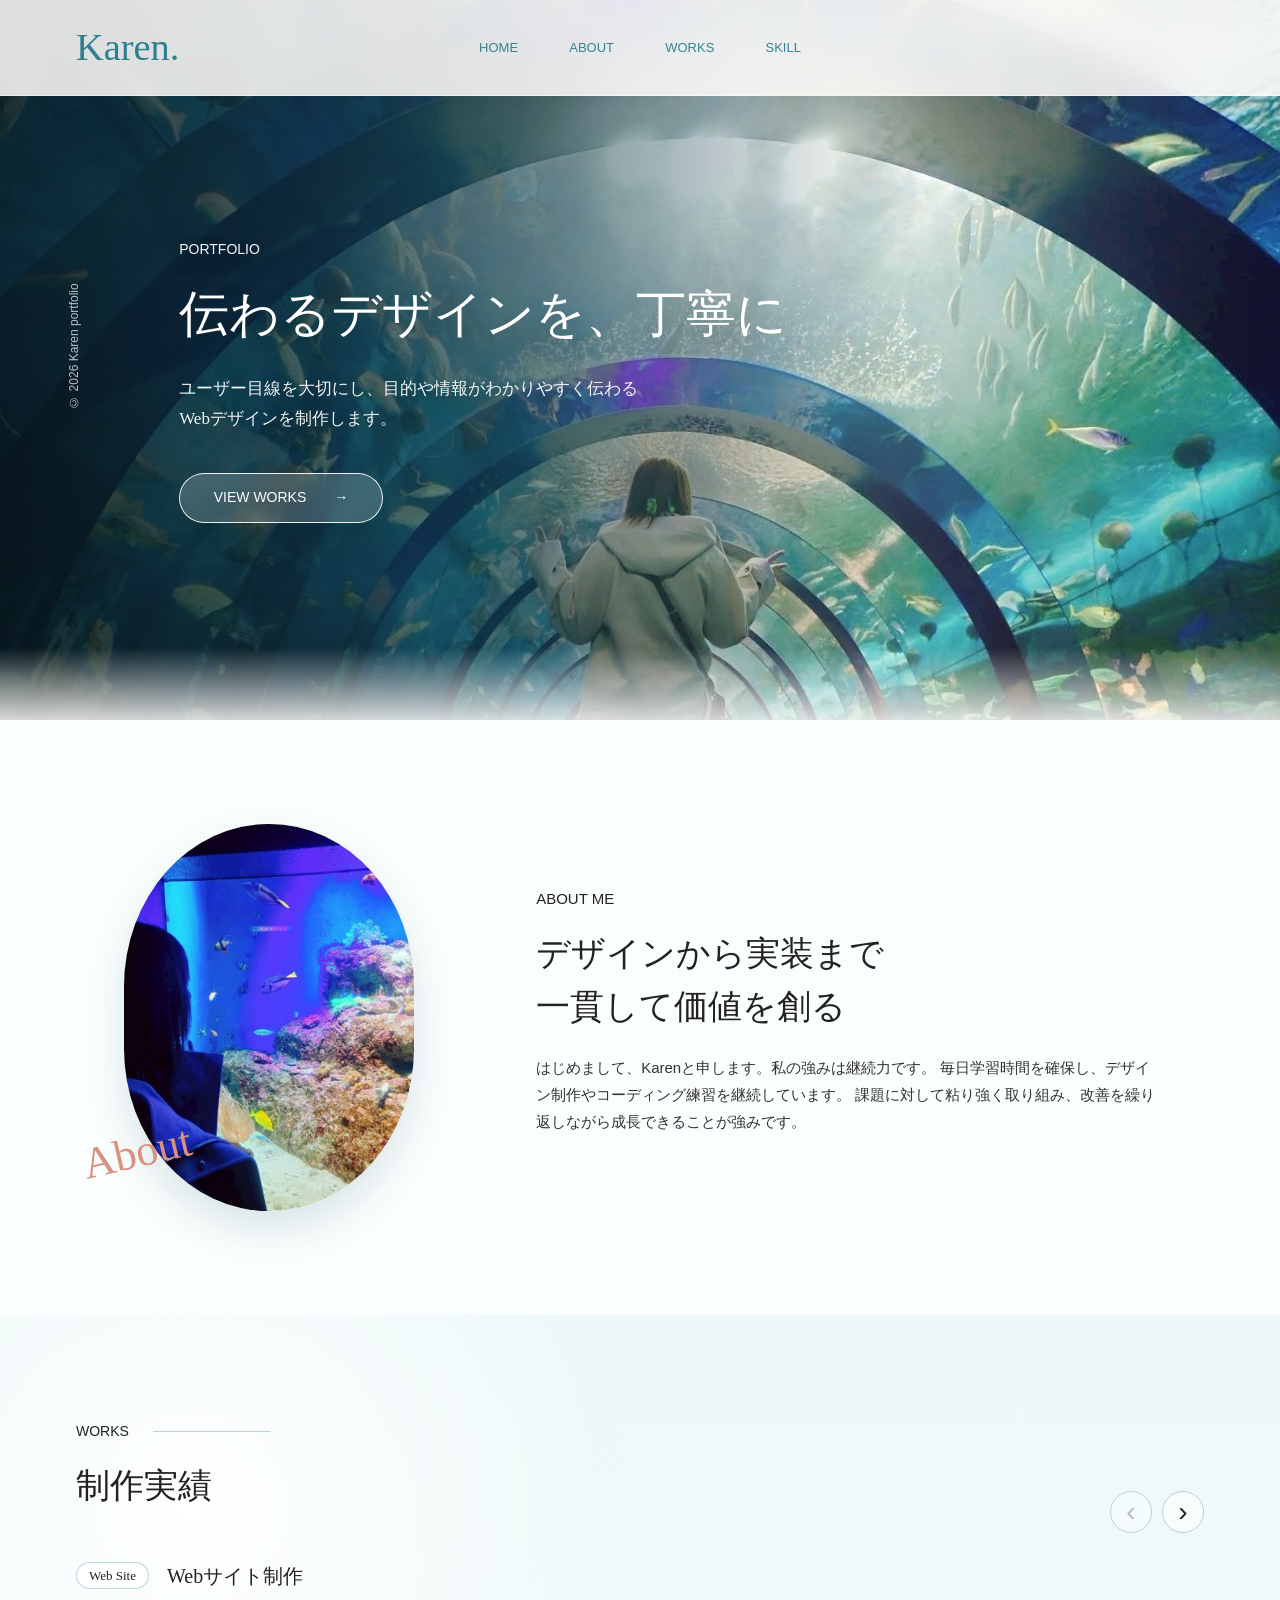
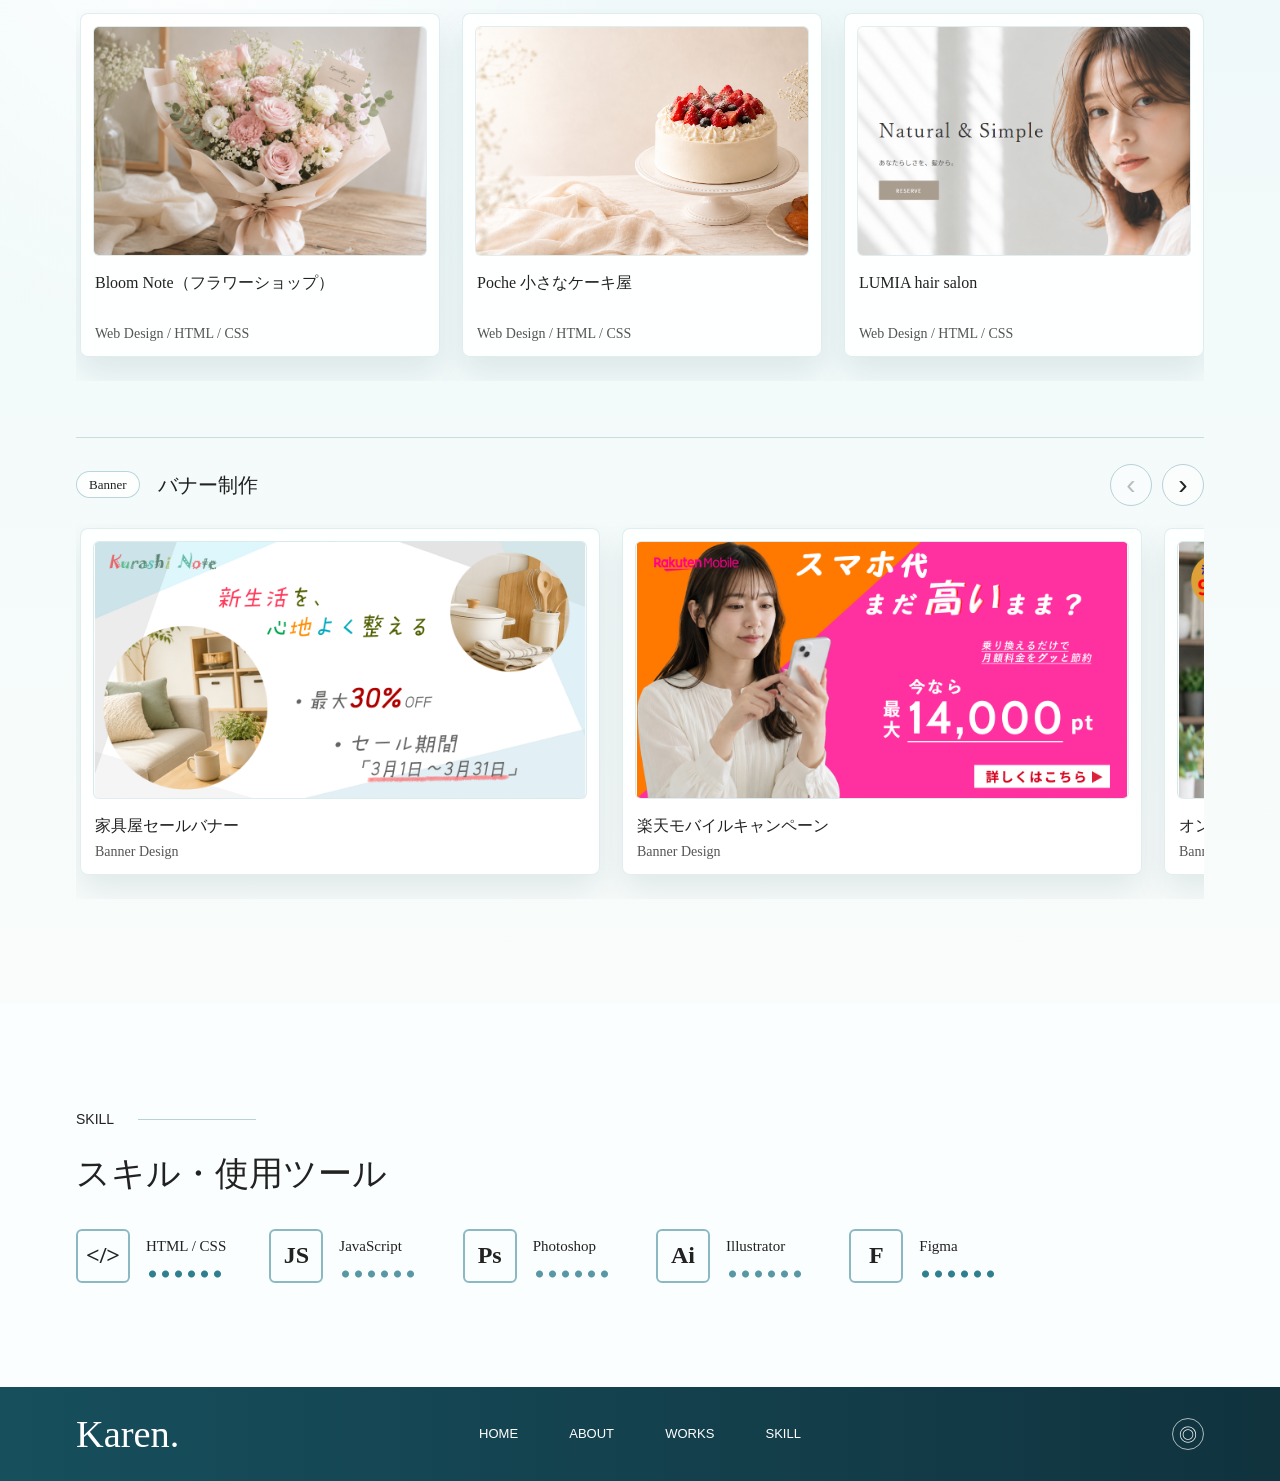
==== commit fb2708fd: "Add files via upload" ====
--- a/index.html
+++ b/index.html
@@ -201,7 +201,6 @@
       <div class="skill-list">
         <div class="skill-item"><span>&lt;/&gt;</span><p>HTML / CSS</p><i style="--level: 5"></i></div>
         <div class="skill-item"><span>JS</span><p>JavaScript</p><i style="--level: 4"></i></div>
-        <div class="skill-item"><span>W</span><p>WordPress</p><i style="--level: 4"></i></div>
         <div class="skill-item"><span>Ps</span><p>Photoshop</p><i style="--level: 4"></i></div>
         <div class="skill-item"><span>Ai</span><p>Illustrator</p><i style="--level: 4"></i></div>
         <div class="skill-item"><span>F</span><p>Figma</p><i style="--level: 5"></i></div>
